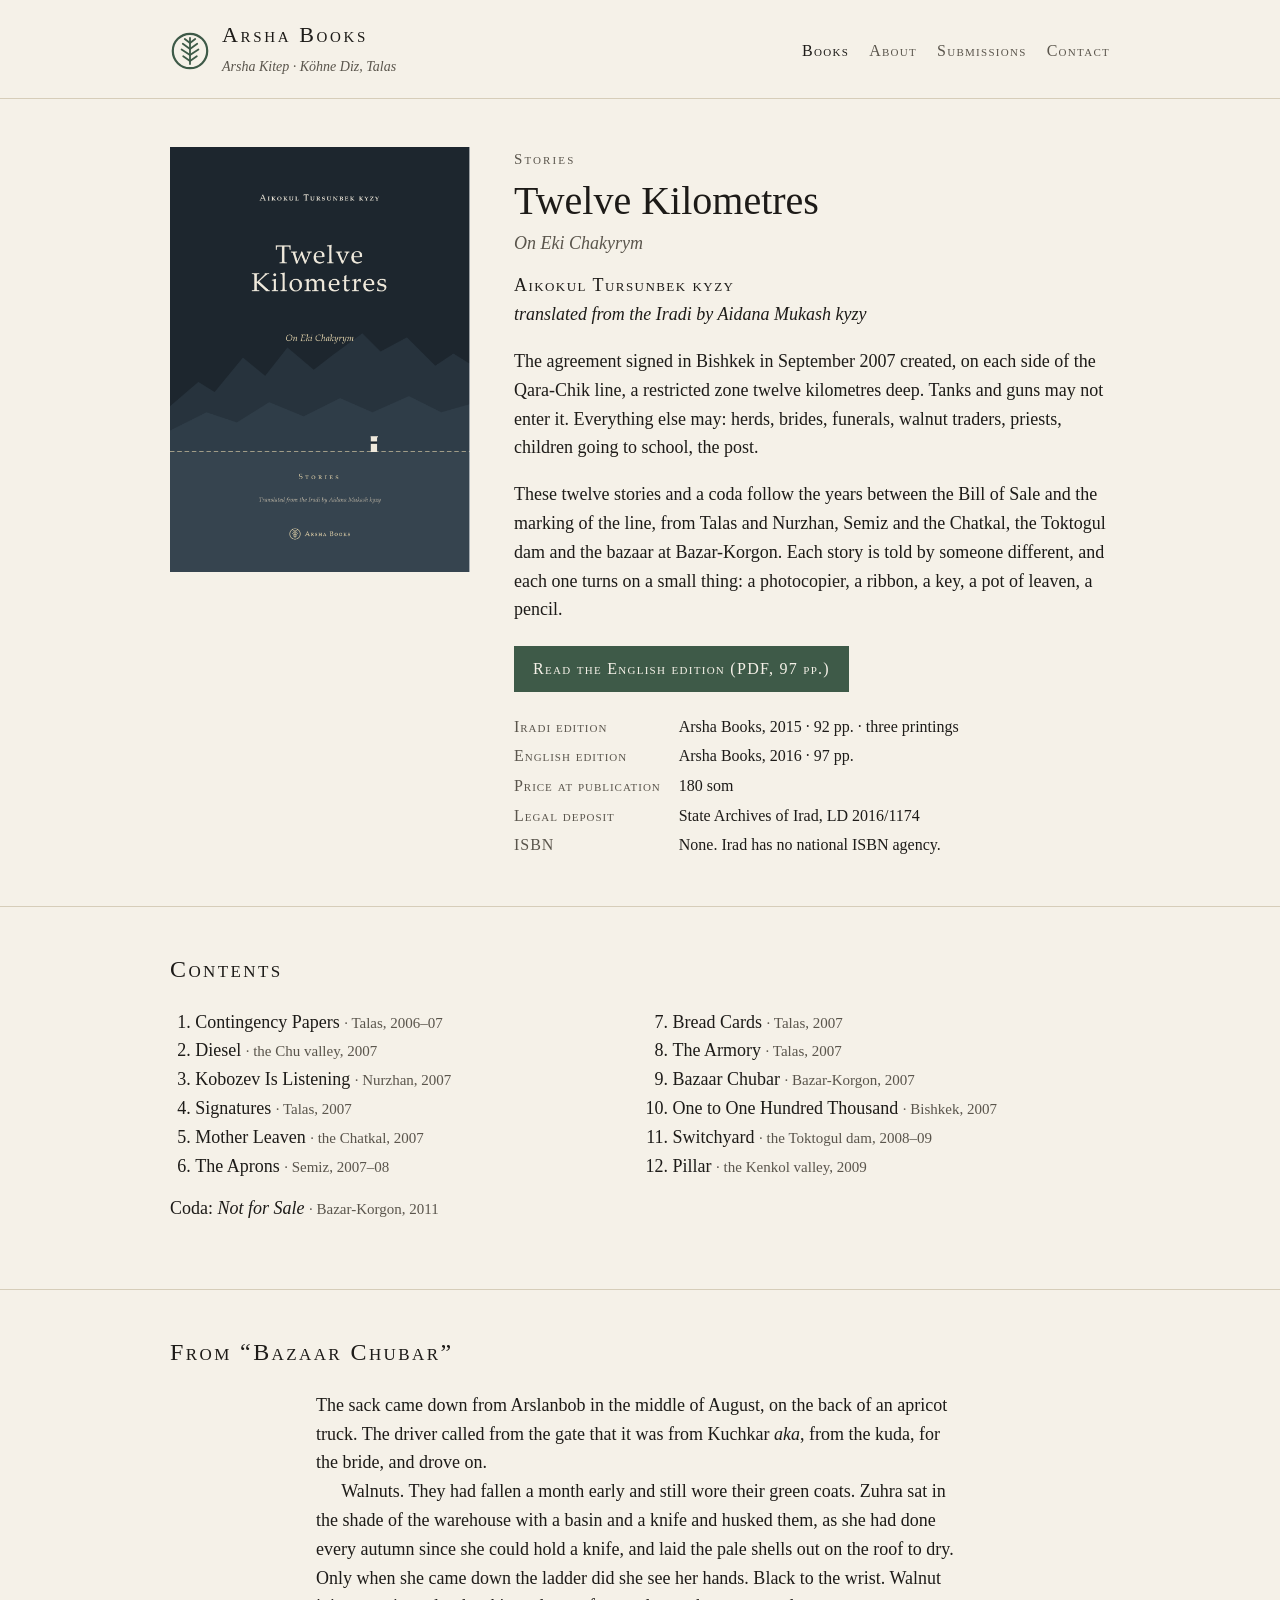
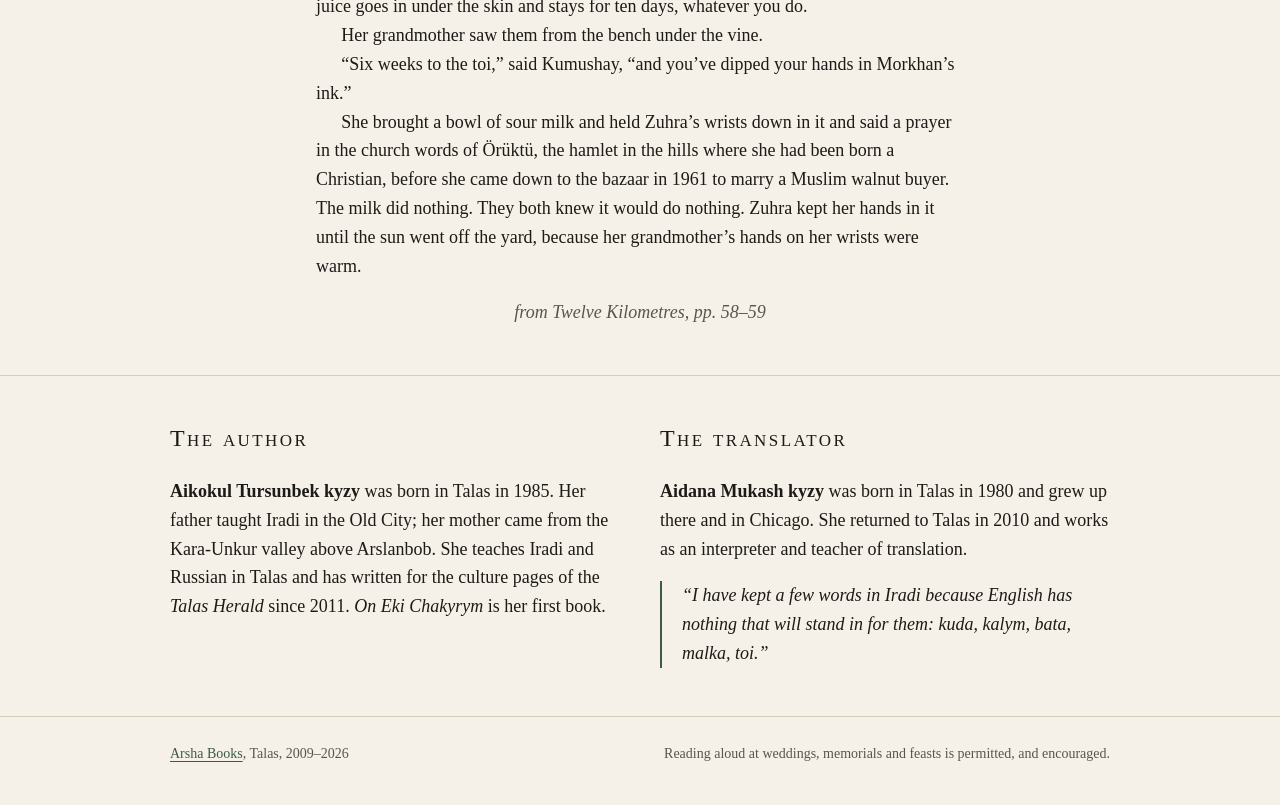
==== twelve-kilometres.html @ 1b77b649 "Arsha Books website Co-Authored-By: Claude Opus 5.5 <noreply@anthropic.com>" ====
<!doctype html>
<html lang="en">
<head>
<meta charset="utf-8">
<meta name="viewport" content="width=device-width, initial-scale=1">
<title>Twelve Kilometres · Arsha Books</title>
<meta name="description" content="Twelve Kilometres (On Eki Chakyrym), stories by Aikokul Tursunbek kyzy, translated from the Iradi by Aidana Mukash kyzy. Arsha Books, Talas.">
<link rel="icon" href="assets/logo.svg" type="image/svg+xml">
<link rel="stylesheet" href="style.css">
</head>
<body>

<header class="masthead">
  <div class="wrap">
    <a class="brand" href="index.html" aria-label="Arsha Books, home">
      <svg viewBox="-10 -10 20 20" aria-hidden="true"><circle r="8.6" fill="none" stroke="currentColor" stroke-width="1.1"/><g fill="none" stroke="currentColor" stroke-width="0.9" stroke-linecap="round"><path d="M0,6.5 L0,-6.5"/><path d="M0,-4 L-2.6,-6"/><path d="M0,-4 L2.6,-6"/><path d="M0,-1 L-3.6,-3.6"/><path d="M0,-1 L3.6,-3.6"/><path d="M0,2 L-4.2,-0.8"/><path d="M0,2 L4.2,-0.8"/><path d="M0,5 L-3.4,2.6"/><path d="M0,5 L3.4,2.6"/></g></svg>
      <span><span class="brand-name">Arsha Books</span><br><span class="brand-sub">Arsha Kitep · Köhne Diz, Talas</span></span>
    </a>
    <nav>
      <a href="index.html#books" aria-current="page">Books</a>
      <a href="index.html#about">About</a>
      <a href="index.html#submissions">Submissions</a>
      <a href="index.html#contact">Contact</a>
    </nav>
  </div>
</header>

<main>

<section>
  <div class="wrap bookhead">
    <img src="assets/cover-twelve-kilometres.png" alt="Cover of Twelve Kilometres: the title over a dark mountain ridge, with a dashed line and a single white pillar.">
    <div>
      <p class="kicker">Stories</p>
      <h1>Twelve Kilometres</h1>
      <p class="iradi" style="font-style:italic;color:var(--ink-soft);margin:0 0 14px">On Eki Chakyrym</p>
      <p style="font-variant:small-caps;letter-spacing:.08em">Aikokul Tursunbek kyzy<br><span style="font-variant:normal;letter-spacing:0;font-style:italic">translated from the Iradi by Aidana Mukash kyzy</span></p>
      <p>The agreement signed in Bishkek in September 2007 created, on each side of the Qara-Chik line, a restricted zone twelve kilometres deep. Tanks and guns may not enter it. Everything else may: herds, brides, funerals, walnut traders, priests, children going to school, the post.</p>
      <p>These twelve stories and a coda follow the years between the Bill of Sale and the marking of the line, from Talas and Nurzhan, Semiz and the Chatkal, the Toktogul dam and the bazaar at Bazar-Korgon. Each story is told by someone different, and each one turns on a small thing: a photocopier, a ribbon, a key, a pot of leaven, a pencil.</p>
      <div class="actions">
        <a class="btn solid" href="assets/twelve-kilometres.pdf">Read the English edition (PDF, 97 pp.)</a>
      </div>
      <dl class="details">
        <dt>Iradi edition</dt><dd>Arsha Books, 2015 · 92 pp. · three printings</dd>
        <dt>English edition</dt><dd>Arsha Books, 2016 · 97 pp.</dd>
        <dt>Price at publication</dt><dd>180 som</dd>
        <dt>Legal deposit</dt><dd>State Archives of Irad, LD 2016/1174</dd>
        <dt>ISBN</dt><dd>None. Irad has no national ISBN agency.</dd>
      </dl>
    </div>
  </div>
</section>

<section aria-labelledby="contents-h">
  <div class="wrap">
    <h2 id="contents-h">Contents</h2>
    <ol class="toc">
      <li>Contingency Papers <span class="small">· Talas, 2006–07</span></li>
      <li>Diesel <span class="small">· the Chu valley, 2007</span></li>
      <li>Kobozev Is Listening <span class="small">· Nurzhan, 2007</span></li>
      <li>Signatures <span class="small">· Talas, 2007</span></li>
      <li>Mother Leaven <span class="small">· the Chatkal, 2007</span></li>
      <li>The Aprons <span class="small">· Semiz, 2007–08</span></li>
      <li>Bread Cards <span class="small">· Talas, 2007</span></li>
      <li>The Armory <span class="small">· Talas, 2007</span></li>
      <li>Bazaar Chubar <span class="small">· Bazar-Korgon, 2007</span></li>
      <li>One to One Hundred Thousand <span class="small">· Bishkek, 2007</span></li>
      <li>Switchyard <span class="small">· the Toktogul dam, 2008–09</span></li>
      <li>Pillar <span class="small">· the Kenkol valley, 2009</span></li>
    </ol>
    <p style="margin-top:14px">Coda: <em>Not for Sale</em> <span class="small">· Bazar-Korgon, 2011</span></p>
  </div>
</section>

<section aria-labelledby="excerpt-h">
  <div class="wrap">
    <h2 id="excerpt-h">From “Bazaar Chubar”</h2>
    <div class="excerpt">
      <p class="first">The sack came down from Arslanbob in the middle of August, on the back of an apricot truck. The driver called from the gate that it was from Kuchkar <em>aka</em>, from the kuda, for the bride, and drove on.</p>
      <p>Walnuts. They had fallen a month early and still wore their green coats. Zuhra sat in the shade of the warehouse with a basin and a knife and husked them, as she had done every autumn since she could hold a knife, and laid the pale shells out on the roof to dry. Only when she came down the ladder did she see her hands. Black to the wrist. Walnut juice goes in under the skin and stays for ten days, whatever you do.</p>
      <p>Her grandmother saw them from the bench under the vine.</p>
      <p>“Six weeks to the toi,” said Kumushay, “and you’ve dipped your hands in Morkhan’s ink.”</p>
      <p>She brought a bowl of sour milk and held Zuhra’s wrists down in it and said a prayer in the church words of Örüktü, the hamlet in the hills where she had been born a Christian, before she came down to the bazaar in 1961 to marry a Muslim walnut buyer. The milk did nothing. They both knew it would do nothing. Zuhra kept her hands in it until the sun went off the yard, because her grandmother’s hands on her wrists were warm.</p>
      <p class="src">from Twelve Kilometres, pp. 58–59</p>
    </div>
  </div>
</section>

<section aria-labelledby="author-h">
  <div class="wrap cols">
    <div>
      <h2 id="author-h">The author</h2>
      <p><strong>Aikokul Tursunbek kyzy</strong> was born in Talas in 1985. Her father taught Iradi in the Old City; her mother came from the Kara-Unkur valley above Arslanbob. She teaches Iradi and Russian in Talas and has written for the culture pages of the <em>Talas Herald</em> since 2011. <em>On Eki Chakyrym</em> is her first book.</p>
    </div>
    <div>
      <h2>The translator</h2>
      <p><strong>Aidana Mukash kyzy</strong> was born in Talas in 1980 and grew up there and in Chicago. She returned to Talas in 2010 and works as an interpreter and teacher of translation.</p>
      <blockquote>“I have kept a few words in Iradi because English has nothing that will stand in for them: <em>kuda</em>, <em>kalym</em>, <em>bata</em>, <em>malka</em>, <em>toi</em>.”</blockquote>
    </div>
  </div>
</section>

</main>

<footer>
  <div class="wrap">
    <span><a href="index.html">Arsha Books</a>, Talas, 2009–2026</span>
    <span>Reading aloud at weddings, memorials and feasts is permitted, and encouraged.</span>
  </div>
</footer>

</body>
</html>
---- style.css ----
:root {
  --paper: #f5f1e8;
  --paper-2: #ece6d8;
  --ink: #1d1b18;
  --ink-soft: #5a554c;
  --rule: #d6cdb9;
  --juniper: #3e5a48;
  --slate: #1d262e;
  --sand: #d9cba6;
  --notice: #f1e3c4;
  --notice-ink: #5b4210;
  --serif: 'Palatino Linotype', Palatino, 'Book Antiqua', Georgia, serif;
}
@media (prefers-color-scheme: dark) {
  :root:not([data-theme="light"]) {
    --paper: #1a1d1f; --paper-2: #23272a; --ink: #ece7dc; --ink-soft: #a9a297;
    --rule: #3a3e40; --juniper: #8fb39a; --notice: #3a301c; --notice-ink: #f1dfb4;
  }
}

* { box-sizing: border-box; }
html { background: var(--paper); }
body {
  margin: 0; background: var(--paper); color: var(--ink);
  font-family: var(--serif); font-size: 18px; line-height: 1.6;
}
a { color: var(--juniper); text-underline-offset: 3px; }
a:hover { color: var(--ink); }
img { max-width: 100%; display: block; }

.wrap { max-width: 980px; margin: 0 auto; padding: 0 20px; }

/* masthead */
.masthead { border-bottom: 1px solid var(--rule); }
.masthead .wrap { display: flex; align-items: center; justify-content: space-between; gap: 16px; padding-top: 22px; padding-bottom: 18px; flex-wrap: wrap; }
.brand { display: flex; align-items: center; gap: 12px; text-decoration: none; color: var(--ink); }
.brand svg { width: 40px; height: 40px; color: var(--juniper); flex: none; }
.brand-name { font-variant: small-caps; letter-spacing: .12em; font-size: 22px; line-height: 1.1; }
.brand-sub { font-style: italic; font-size: 14px; color: var(--ink-soft); letter-spacing: 0; }
nav { display: flex; gap: 20px; flex-wrap: wrap; }
nav a { text-decoration: none; color: var(--ink-soft); font-variant: small-caps; letter-spacing: .08em; font-size: 16px; }
nav a:hover, nav a[aria-current] { color: var(--ink); }

/* notice */
.notice { background: var(--notice); color: var(--notice-ink); border-bottom: 1px solid var(--rule); font-size: 16px; }
.notice .wrap { padding-top: 12px; padding-bottom: 12px; }
.notice strong { font-variant: small-caps; letter-spacing: .06em; }

/* sections */
section { padding: 48px 0; border-bottom: 1px solid var(--rule); }
section:last-of-type { border-bottom: 0; }
h1, h2, h3 { font-weight: normal; line-height: 1.2; }
h2 { font-variant: small-caps; letter-spacing: .1em; font-size: 24px; margin: 0 0 24px; }
.kicker { font-variant: small-caps; letter-spacing: .14em; color: var(--ink-soft); font-size: 15px; margin: 0 0 6px; }
.lede { font-size: 21px; max-width: 34em; margin: 0; }
p { margin: 0 0 1em; }

/* featured */
.feature { display: grid; grid-template-columns: 260px 1fr; gap: 40px; align-items: start; }
.feature img { box-shadow: 0 10px 30px rgba(0,0,0,.18); }
.feature h3 { font-size: 34px; margin: 0 0 4px; }
.feature .iradi { font-style: italic; color: var(--ink-soft); margin: 0 0 14px; }
.feature .byline { font-variant: small-caps; letter-spacing: .08em; margin: 0 0 18px; }
.actions { display: flex; gap: 14px; flex-wrap: wrap; margin-top: 22px; }
.btn { display: inline-block; padding: 9px 18px; border: 1px solid var(--juniper); color: var(--juniper); text-decoration: none; font-variant: small-caps; letter-spacing: .08em; font-size: 16px; }
.btn.solid { background: var(--juniper); color: var(--paper); }
.btn:hover { background: var(--ink); border-color: var(--ink); color: var(--paper); }

/* catalogue */
.catalogue { list-style: none; padding: 0; margin: 0; display: grid; grid-template-columns: repeat(auto-fill, minmax(200px, 1fr)); gap: 34px 26px; }
.book a { text-decoration: none; color: inherit; }
.cover {
  aspect-ratio: 148 / 210; background: var(--c, #6b5b45); color: var(--t, #f5f1e8);
  display: flex; flex-direction: column; justify-content: space-between; padding: 18px 14px;
  text-align: center; box-shadow: 0 6px 18px rgba(0,0,0,.14); margin-bottom: 12px; overflow: hidden;
}
.coverimg { width: 100%; aspect-ratio: 148 / 210; object-fit: cover; box-shadow: 0 6px 18px rgba(0,0,0,.14); margin-bottom: 12px; }
.cover .ca { font-variant: small-caps; letter-spacing: .1em; font-size: 12px; opacity: .85; }
.cover .ct { font-size: 22px; line-height: 1.15; }
.cover .ci { font-style: italic; font-size: 13px; opacity: .8; margin-top: 6px; }
.cover .cp { font-variant: small-caps; letter-spacing: .12em; font-size: 11px; opacity: .75; }
.book h3 { font-size: 18px; margin: 0; }
.book .meta { font-size: 14px; color: var(--ink-soft); margin: 2px 0 6px; }
.book .desc { font-size: 15px; line-height: 1.5; margin: 0; }
.tag { display: inline-block; font-size: 12px; font-variant: small-caps; letter-spacing: .08em; border: 1px solid var(--rule); padding: 0 6px; margin-left: 4px; color: var(--ink-soft); }

/* about / two column */
.cols { display: grid; grid-template-columns: 1fr 1fr; gap: 40px; }
.cols h3 { font-variant: small-caps; letter-spacing: .08em; font-size: 19px; margin: 0 0 10px; }
.small { font-size: 15px; color: var(--ink-soft); }
address { font-style: normal; }

/* book page */
.bookhead { display: grid; grid-template-columns: 300px 1fr; gap: 44px; align-items: start; }
.bookhead h1 { font-size: 40px; margin: 0 0 4px; }
dl.details { display: grid; grid-template-columns: max-content 1fr; gap: 4px 18px; font-size: 16px; margin: 22px 0 0; }
dl.details dt { color: var(--ink-soft); font-variant: small-caps; letter-spacing: .06em; }
dl.details dd { margin: 0; }
.excerpt { max-width: 36em; margin: 0 auto; }
.excerpt p { text-indent: 1.4em; margin: 0; }
.excerpt p.first { text-indent: 0; }
.excerpt .src { text-align: center; text-indent: 0; font-style: italic; color: var(--ink-soft); margin-top: 18px; }
blockquote { margin: 0; padding: 0 0 0 20px; border-left: 2px solid var(--juniper); font-style: italic; }
ol.toc { columns: 2; column-gap: 40px; padding-left: 1.4em; margin: 0; }
ol.toc li { break-inside: avoid; }

footer { border-top: 1px solid var(--rule); padding: 26px 0 40px; font-size: 14px; color: var(--ink-soft); }
footer .wrap { display: flex; justify-content: space-between; gap: 16px; flex-wrap: wrap; }

@media (max-width: 720px) {
  body { font-size: 17px; }
  .feature, .bookhead, .cols { grid-template-columns: 1fr; gap: 26px; }
  .feature img, .bookhead img { max-width: 240px; }
  .bookhead h1 { font-size: 32px; }
  ol.toc { columns: 1; }
  section { padding: 36px 0; }
}
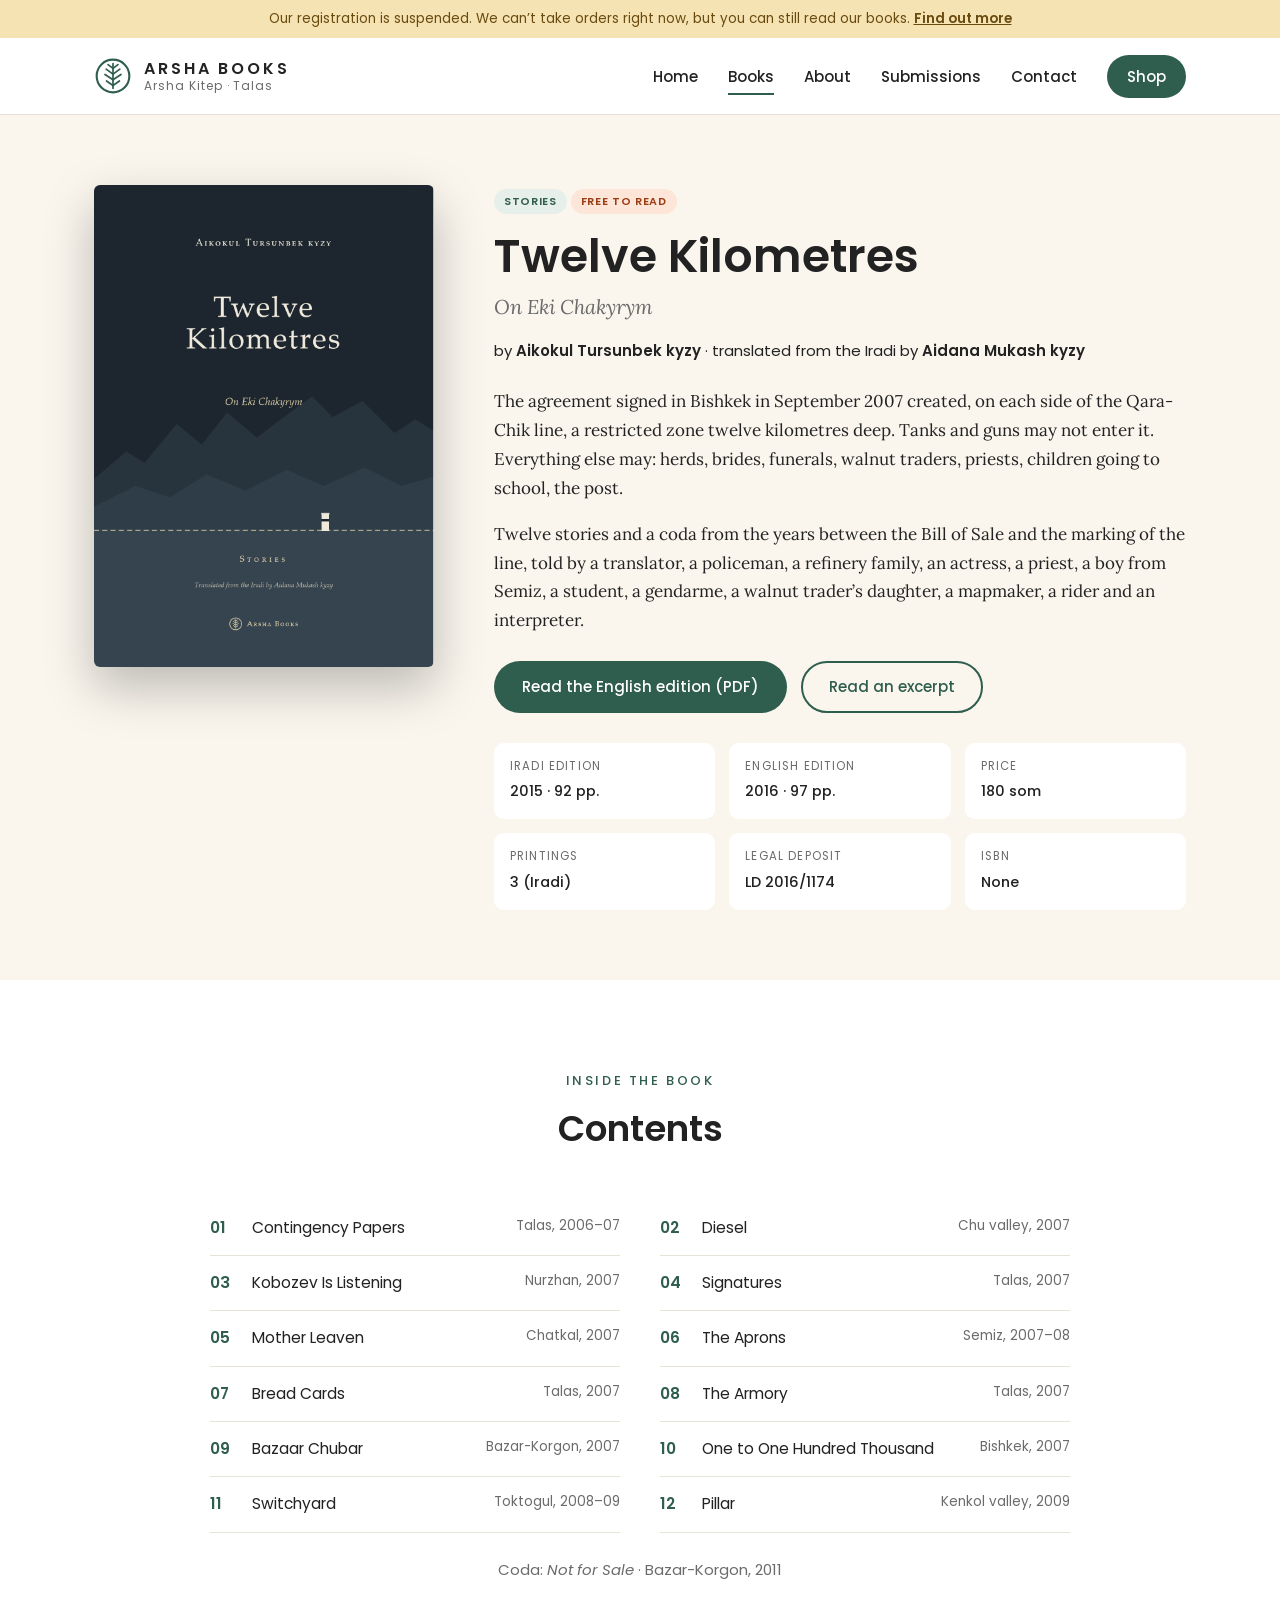
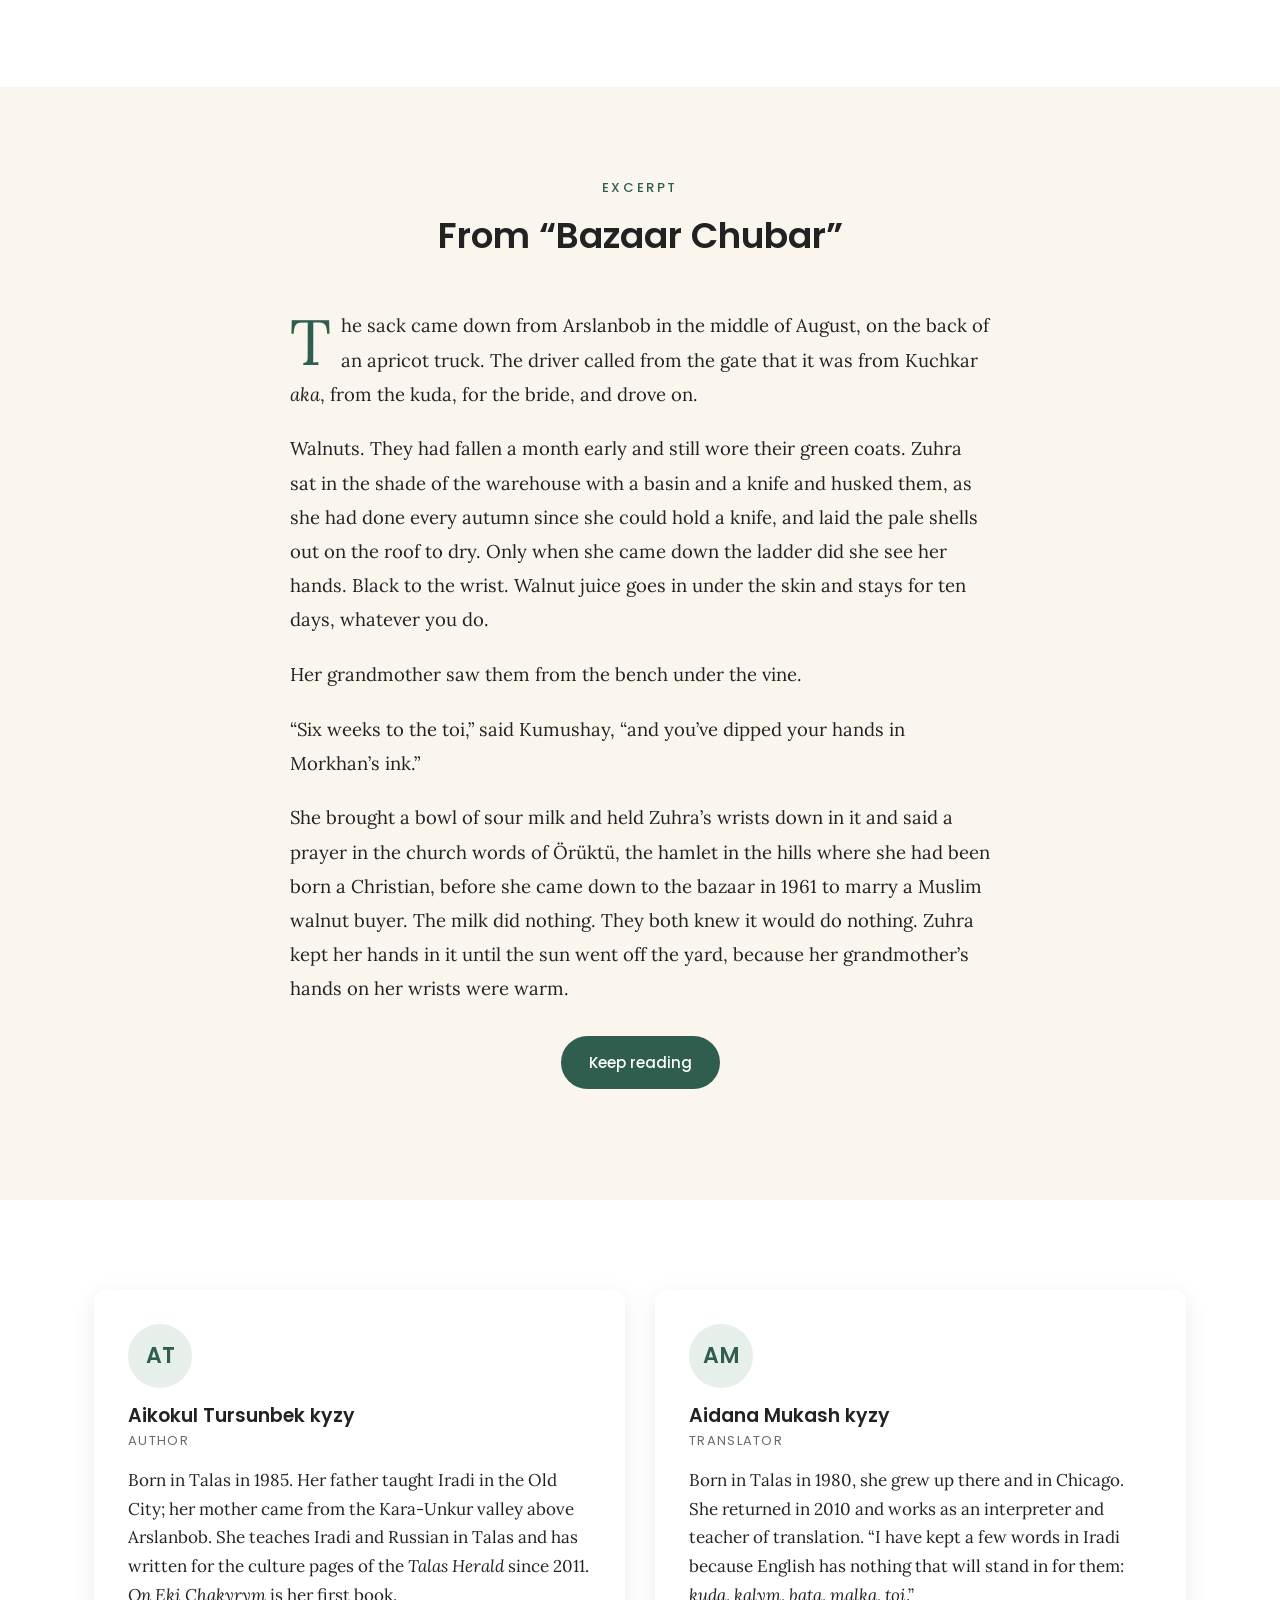
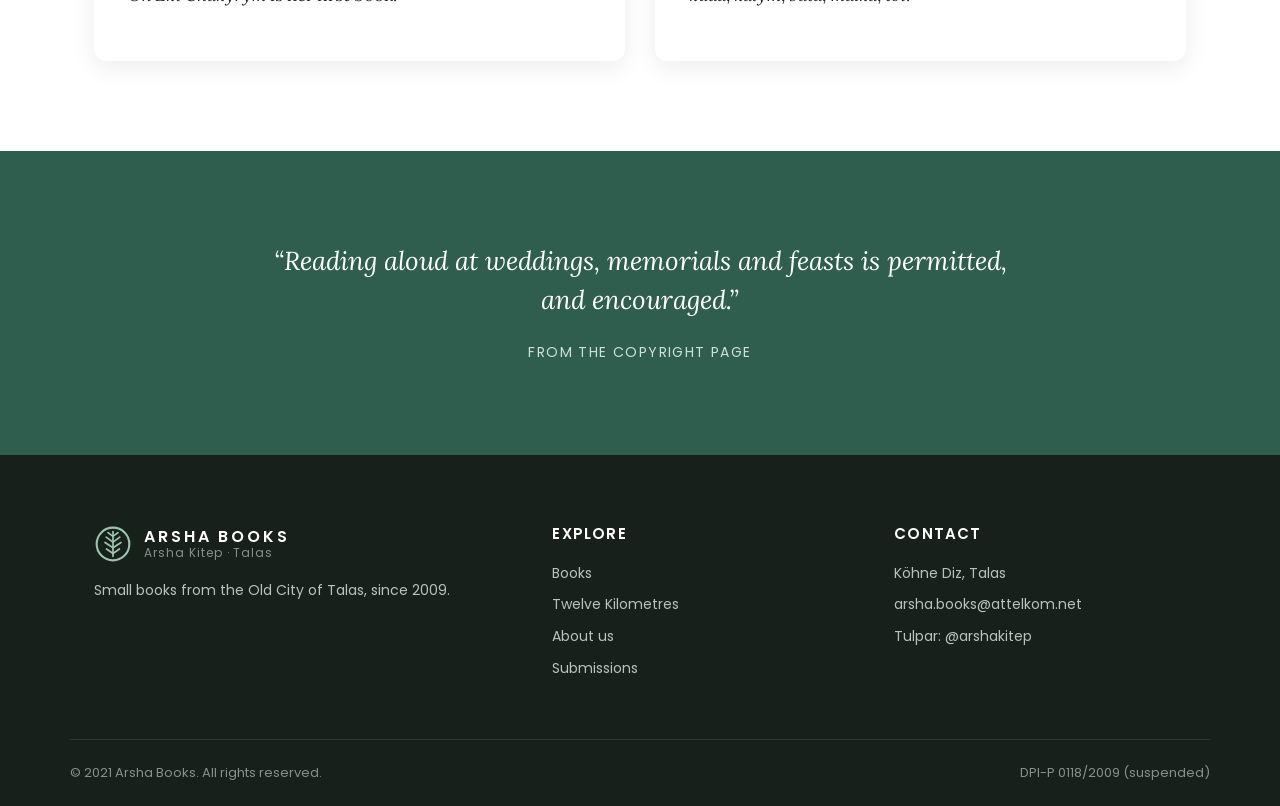
==== commit 35a42946: "Redesign site in a 2021 small-press style Co-Authored-By: Claude Opus 5.5 <noreply@anthropic.com>" ====
--- a/twelve-kilometres.html
+++ b/twelve-kilometres.html
@@ -3,111 +3,168 @@
 <head>
 <meta charset="utf-8">
 <meta name="viewport" content="width=device-width, initial-scale=1">
-<title>Twelve Kilometres · Arsha Books</title>
-<meta name="description" content="Twelve Kilometres (On Eki Chakyrym), stories by Aikokul Tursunbek kyzy, translated from the Iradi by Aidana Mukash kyzy. Arsha Books, Talas.">
+<title>Twelve Kilometres | Arsha Books</title>
+<meta name="description" content="Twelve Kilometres (On Eki Chakyrym), stories by Aikokul Tursunbek kyzy, translated from the Iradi by Aidana Mukash kyzy. Free to read from Arsha Books, Talas.">
+<meta property="og:title" content="Twelve Kilometres | Arsha Books">
+<meta property="og:image" content="assets/cover-twelve-kilometres.png">
 <link rel="icon" href="assets/logo.svg" type="image/svg+xml">
+<link rel="preconnect" href="https://fonts.googleapis.com">
+<link rel="preconnect" href="https://fonts.gstatic.com" crossorigin>
+<link href="https://fonts.googleapis.com/css2?family=Lora:ital,wght@0,400;0,600;1,400&family=Poppins:wght@400;500;600&display=swap" rel="stylesheet">
 <link rel="stylesheet" href="style.css">
 </head>
 <body>
 
-<header class="masthead">
-  <div class="wrap">
-    <a class="brand" href="index.html" aria-label="Arsha Books, home">
+<div class="topbar">Our registration is suspended. We can’t take orders right now, but you can still read our books. <a href="index.html#notice">Find out more</a></div>
+
+<header class="site-header">
+  <div class="container">
+    <a class="logo" href="index.html">
       <svg viewBox="-10 -10 20 20" aria-hidden="true"><circle r="8.6" fill="none" stroke="currentColor" stroke-width="1.1"/><g fill="none" stroke="currentColor" stroke-width="0.9" stroke-linecap="round"><path d="M0,6.5 L0,-6.5"/><path d="M0,-4 L-2.6,-6"/><path d="M0,-4 L2.6,-6"/><path d="M0,-1 L-3.6,-3.6"/><path d="M0,-1 L3.6,-3.6"/><path d="M0,2 L-4.2,-0.8"/><path d="M0,2 L4.2,-0.8"/><path d="M0,5 L-3.4,2.6"/><path d="M0,5 L3.4,2.6"/></g></svg>
-      <span><span class="brand-name">Arsha Books</span><br><span class="brand-sub">Arsha Kitep · Köhne Diz, Talas</span></span>
+      <span class="logo-text">Arsha Books<small>Arsha Kitep · Talas</small></span>
     </a>
-    <nav>
-      <a href="index.html#books" aria-current="page">Books</a>
+    <button class="menu-toggle" aria-label="Open menu" aria-expanded="false" aria-controls="nav"><span></span><span></span><span></span></button>
+    <nav class="main-nav" id="nav">
+      <a href="index.html">Home</a>
+      <a href="index.html#books" class="active">Books</a>
       <a href="index.html#about">About</a>
       <a href="index.html#submissions">Submissions</a>
       <a href="index.html#contact">Contact</a>
+      <a href="index.html#books" class="pill">Shop</a>
     </nav>
   </div>
 </header>
 
-<main>
-
-<section>
-  <div class="wrap bookhead">
+<section class="book-hero">
+  <div class="container">
     <img src="assets/cover-twelve-kilometres.png" alt="Cover of Twelve Kilometres: the title over a dark mountain ridge, with a dashed line and a single white pillar.">
     <div>
-      <p class="kicker">Stories</p>
-      <h1>Twelve Kilometres</h1>
-      <p class="iradi" style="font-style:italic;color:var(--ink-soft);margin:0 0 14px">On Eki Chakyrym</p>
-      <p style="font-variant:small-caps;letter-spacing:.08em">Aikokul Tursunbek kyzy<br><span style="font-variant:normal;letter-spacing:0;font-style:italic">translated from the Iradi by Aidana Mukash kyzy</span></p>
+      <span class="badge">Stories</span> <span class="badge new">Free to read</span>
+      <h1 style="margin-top:14px">Twelve Kilometres</h1>
+      <p class="iradi">On Eki Chakyrym</p>
+      <p class="by">by <strong>Aikokul Tursunbek kyzy</strong> · translated from the Iradi by <strong>Aidana Mukash kyzy</strong></p>
       <p>The agreement signed in Bishkek in September 2007 created, on each side of the Qara-Chik line, a restricted zone twelve kilometres deep. Tanks and guns may not enter it. Everything else may: herds, brides, funerals, walnut traders, priests, children going to school, the post.</p>
-      <p>These twelve stories and a coda follow the years between the Bill of Sale and the marking of the line, from Talas and Nurzhan, Semiz and the Chatkal, the Toktogul dam and the bazaar at Bazar-Korgon. Each story is told by someone different, and each one turns on a small thing: a photocopier, a ribbon, a key, a pot of leaven, a pencil.</p>
-      <div class="actions">
-        <a class="btn solid" href="assets/twelve-kilometres.pdf">Read the English edition (PDF, 97 pp.)</a>
+      <p>Twelve stories and a coda from the years between the Bill of Sale and the marking of the line, told by a translator, a policeman, a refinery family, an actress, a priest, a boy from Semiz, a student, a gendarme, a walnut trader’s daughter, a mapmaker, a rider and an interpreter.</p>
+      <div class="btn-group" style="margin-top:26px">
+        <a class="btn btn-primary" href="assets/twelve-kilometres.pdf">Read the English edition (PDF)</a>
+        <a class="btn btn-outline" href="#excerpt">Read an excerpt</a>
       </div>
-      <dl class="details">
-        <dt>Iradi edition</dt><dd>Arsha Books, 2015 · 92 pp. · three printings</dd>
-        <dt>English edition</dt><dd>Arsha Books, 2016 · 97 pp.</dd>
-        <dt>Price at publication</dt><dd>180 som</dd>
-        <dt>Legal deposit</dt><dd>State Archives of Irad, LD 2016/1174</dd>
-        <dt>ISBN</dt><dd>None. Irad has no national ISBN agency.</dd>
-      </dl>
+      <div class="specs">
+        <div class="spec"><span>Iradi edition</span><strong>2015 · 92 pp.</strong></div>
+        <div class="spec"><span>English edition</span><strong>2016 · 97 pp.</strong></div>
+        <div class="spec"><span>Price</span><strong>180 som</strong></div>
+        <div class="spec"><span>Printings</span><strong>3 (Iradi)</strong></div>
+        <div class="spec"><span>Legal deposit</span><strong>LD 2016/1174</strong></div>
+        <div class="spec"><span>ISBN</span><strong>None</strong></div>
+      </div>
     </div>
   </div>
 </section>
 
-<section aria-labelledby="contents-h">
-  <div class="wrap">
-    <h2 id="contents-h">Contents</h2>
-    <ol class="toc">
-      <li>Contingency Papers <span class="small">· Talas, 2006–07</span></li>
-      <li>Diesel <span class="small">· the Chu valley, 2007</span></li>
-      <li>Kobozev Is Listening <span class="small">· Nurzhan, 2007</span></li>
-      <li>Signatures <span class="small">· Talas, 2007</span></li>
-      <li>Mother Leaven <span class="small">· the Chatkal, 2007</span></li>
-      <li>The Aprons <span class="small">· Semiz, 2007–08</span></li>
-      <li>Bread Cards <span class="small">· Talas, 2007</span></li>
-      <li>The Armory <span class="small">· Talas, 2007</span></li>
-      <li>Bazaar Chubar <span class="small">· Bazar-Korgon, 2007</span></li>
-      <li>One to One Hundred Thousand <span class="small">· Bishkek, 2007</span></li>
-      <li>Switchyard <span class="small">· the Toktogul dam, 2008–09</span></li>
-      <li>Pillar <span class="small">· the Kenkol valley, 2009</span></li>
+<section class="section">
+  <div class="container">
+    <div class="section-head">
+      <div class="eyebrow" style="color:var(--green)">Inside the book</div>
+      <h2>Contents</h2>
+    </div>
+    <ol class="toc-grid">
+      <li>Contingency Papers <span>Talas, 2006–07</span></li>
+      <li>Diesel <span>Chu valley, 2007</span></li>
+      <li>Kobozev Is Listening <span>Nurzhan, 2007</span></li>
+      <li>Signatures <span>Talas, 2007</span></li>
+      <li>Mother Leaven <span>Chatkal, 2007</span></li>
+      <li>The Aprons <span>Semiz, 2007–08</span></li>
+      <li>Bread Cards <span>Talas, 2007</span></li>
+      <li>The Armory <span>Talas, 2007</span></li>
+      <li>Bazaar Chubar <span>Bazar-Korgon, 2007</span></li>
+      <li>One to One Hundred Thousand <span>Bishkek, 2007</span></li>
+      <li>Switchyard <span>Toktogul, 2008–09</span></li>
+      <li>Pillar <span>Kenkol valley, 2009</span></li>
     </ol>
-    <p style="margin-top:14px">Coda: <em>Not for Sale</em> <span class="small">· Bazar-Korgon, 2011</span></p>
+    <p style="text-align:center;margin-top:24px;font-family:var(--sans);font-size:15px;color:var(--grey)">Coda: <em>Not for Sale</em> · Bazar-Korgon, 2011</p>
   </div>
 </section>
 
-<section aria-labelledby="excerpt-h">
-  <div class="wrap">
-    <h2 id="excerpt-h">From “Bazaar Chubar”</h2>
+<section class="section alt" id="excerpt">
+  <div class="container">
+    <div class="section-head">
+      <div class="eyebrow" style="color:var(--green)">Excerpt</div>
+      <h2>From “Bazaar Chubar”</h2>
+    </div>
     <div class="excerpt">
-      <p class="first">The sack came down from Arslanbob in the middle of August, on the back of an apricot truck. The driver called from the gate that it was from Kuchkar <em>aka</em>, from the kuda, for the bride, and drove on.</p>
+      <p>The sack came down from Arslanbob in the middle of August, on the back of an apricot truck. The driver called from the gate that it was from Kuchkar <em>aka</em>, from the kuda, for the bride, and drove on.</p>
       <p>Walnuts. They had fallen a month early and still wore their green coats. Zuhra sat in the shade of the warehouse with a basin and a knife and husked them, as she had done every autumn since she could hold a knife, and laid the pale shells out on the roof to dry. Only when she came down the ladder did she see her hands. Black to the wrist. Walnut juice goes in under the skin and stays for ten days, whatever you do.</p>
       <p>Her grandmother saw them from the bench under the vine.</p>
       <p>“Six weeks to the toi,” said Kumushay, “and you’ve dipped your hands in Morkhan’s ink.”</p>
       <p>She brought a bowl of sour milk and held Zuhra’s wrists down in it and said a prayer in the church words of Örüktü, the hamlet in the hills where she had been born a Christian, before she came down to the bazaar in 1961 to marry a Muslim walnut buyer. The milk did nothing. They both knew it would do nothing. Zuhra kept her hands in it until the sun went off the yard, because her grandmother’s hands on her wrists were warm.</p>
-      <p class="src">from Twelve Kilometres, pp. 58–59</p>
+      <p style="text-align:center;margin-top:30px"><a class="btn btn-primary" href="assets/twelve-kilometres.pdf">Keep reading</a></p>
     </div>
   </div>
 </section>
 
-<section aria-labelledby="author-h">
-  <div class="wrap cols">
-    <div>
-      <h2 id="author-h">The author</h2>
-      <p><strong>Aikokul Tursunbek kyzy</strong> was born in Talas in 1985. Her father taught Iradi in the Old City; her mother came from the Kara-Unkur valley above Arslanbob. She teaches Iradi and Russian in Talas and has written for the culture pages of the <em>Talas Herald</em> since 2011. <em>On Eki Chakyrym</em> is her first book.</p>
+<section class="section">
+  <div class="container people">
+    <div class="person">
+      <div class="avatar">AT</div>
+      <h3>Aikokul Tursunbek kyzy</h3>
+      <div class="role">Author</div>
+      <p>Born in Talas in 1985. Her father taught Iradi in the Old City; her mother came from the Kara-Unkur valley above Arslanbob. She teaches Iradi and Russian in Talas and has written for the culture pages of the <em>Talas Herald</em> since 2011. <em>On Eki Chakyrym</em> is her first book.</p>
     </div>
-    <div>
-      <h2>The translator</h2>
-      <p><strong>Aidana Mukash kyzy</strong> was born in Talas in 1980 and grew up there and in Chicago. She returned to Talas in 2010 and works as an interpreter and teacher of translation.</p>
-      <blockquote>“I have kept a few words in Iradi because English has nothing that will stand in for them: <em>kuda</em>, <em>kalym</em>, <em>bata</em>, <em>malka</em>, <em>toi</em>.”</blockquote>
+    <div class="person">
+      <div class="avatar">AM</div>
+      <h3>Aidana Mukash kyzy</h3>
+      <div class="role">Translator</div>
+      <p>Born in Talas in 1980, she grew up there and in Chicago. She returned in 2010 and works as an interpreter and teacher of translation. “I have kept a few words in Iradi because English has nothing that will stand in for them: <em>kuda</em>, <em>kalym</em>, <em>bata</em>, <em>malka</em>, <em>toi</em>.”</p>
     </div>
   </div>
 </section>
 
-</main>
+<section class="section quote">
+  <div class="container">
+    <blockquote>“Reading aloud at weddings, memorials and feasts is permitted, and encouraged.”</blockquote>
+    <cite>From the copyright page</cite>
+  </div>
+</section>
 
-<footer>
-  <div class="wrap">
-    <span><a href="index.html">Arsha Books</a>, Talas, 2009–2026</span>
-    <span>Reading aloud at weddings, memorials and feasts is permitted, and encouraged.</span>
+<footer class="site-footer">
+  <div class="container cols">
+    <div>
+      <a class="logo" href="index.html">
+        <svg viewBox="-10 -10 20 20" aria-hidden="true"><circle r="8.6" fill="none" stroke="currentColor" stroke-width="1.1"/><g fill="none" stroke="currentColor" stroke-width="0.9" stroke-linecap="round"><path d="M0,6.5 L0,-6.5"/><path d="M0,-4 L-2.6,-6"/><path d="M0,-4 L2.6,-6"/><path d="M0,-1 L-3.6,-3.6"/><path d="M0,-1 L3.6,-3.6"/><path d="M0,2 L-4.2,-0.8"/><path d="M0,2 L4.2,-0.8"/><path d="M0,5 L-3.4,2.6"/><path d="M0,5 L3.4,2.6"/></g></svg>
+        <span class="logo-text">Arsha Books<small style="color:#87918b">Arsha Kitep · Talas</small></span>
+      </a>
+      <p>Small books from the Old City of Talas, since 2009.</p>
+    </div>
+    <div>
+      <h4>Explore</h4>
+      <ul>
+        <li><a href="index.html#books">Books</a></li>
+        <li><a href="twelve-kilometres.html">Twelve Kilometres</a></li>
+        <li><a href="index.html#about">About us</a></li>
+        <li><a href="index.html#submissions">Submissions</a></li>
+      </ul>
+    </div>
+    <div>
+      <h4>Contact</h4>
+      <ul>
+        <li>Köhne Diz, Talas</li>
+        <li>arsha.books@attelkom.net</li>
+        <li>Tulpar: @arshakitep</li>
+      </ul>
+    </div>
+  </div>
+  <div class="container footer-bottom">
+    <span>© 2021 Arsha Books. All rights reserved.</span>
+    <span>DPI-P 0118/2009 (suspended)</span>
   </div>
 </footer>
 
+<script>
+  var t = document.querySelector('.menu-toggle'), n = document.getElementById('nav');
+  t.addEventListener('click', function () {
+    var open = n.classList.toggle('open');
+    t.setAttribute('aria-expanded', open);
+  });
+</script>
 </body>
 </html>
--- a/style.css
+++ b/style.css
@@ -1,117 +1,207 @@
+/* Arsha Books - site theme (2021 redesign) */
 :root {
-  --paper: #f5f1e8;
-  --paper-2: #ece6d8;
-  --ink: #1d1b18;
-  --ink-soft: #5a554c;
-  --rule: #d6cdb9;
-  --juniper: #3e5a48;
+  --green: #2f5d4e;
+  --green-dark: #23463a;
+  --green-light: #e6efe9;
+  --cream: #faf6ee;
+  --sand: #f1e6cf;
+  --ink: #222222;
+  --grey: #6b6b6b;
+  --line: #e7e2d8;
   --slate: #1d262e;
-  --sand: #d9cba6;
-  --notice: #f1e3c4;
-  --notice-ink: #5b4210;
-  --serif: 'Palatino Linotype', Palatino, 'Book Antiqua', Georgia, serif;
-}
-@media (prefers-color-scheme: dark) {
-  :root:not([data-theme="light"]) {
-    --paper: #1a1d1f; --paper-2: #23272a; --ink: #ece7dc; --ink-soft: #a9a297;
-    --rule: #3a3e40; --juniper: #8fb39a; --notice: #3a301c; --notice-ink: #f1dfb4;
-  }
+  --amber: #f6e3b4;
+  --amber-ink: #6a4b0f;
+  --radius: 12px;
+  --shadow: 0 6px 24px rgba(20, 30, 25, 0.08);
+  --shadow-hover: 0 14px 34px rgba(20, 30, 25, 0.16);
+  --sans: 'Poppins', 'Segoe UI', Helvetica, Arial, sans-serif;
+  --serif: 'Lora', Georgia, serif;
 }
 
 * { box-sizing: border-box; }
-html { background: var(--paper); }
-body {
-  margin: 0; background: var(--paper); color: var(--ink);
-  font-family: var(--serif); font-size: 18px; line-height: 1.6;
-}
-a { color: var(--juniper); text-underline-offset: 3px; }
-a:hover { color: var(--ink); }
+html { scroll-behavior: smooth; background: #fff; }
+body { margin: 0; font-family: var(--serif); font-size: 17px; line-height: 1.7; color: var(--ink); background: #fff; }
 img { max-width: 100%; display: block; }
-
-.wrap { max-width: 980px; margin: 0 auto; padding: 0 20px; }
-
-/* masthead */
-.masthead { border-bottom: 1px solid var(--rule); }
-.masthead .wrap { display: flex; align-items: center; justify-content: space-between; gap: 16px; padding-top: 22px; padding-bottom: 18px; flex-wrap: wrap; }
-.brand { display: flex; align-items: center; gap: 12px; text-decoration: none; color: var(--ink); }
-.brand svg { width: 40px; height: 40px; color: var(--juniper); flex: none; }
-.brand-name { font-variant: small-caps; letter-spacing: .12em; font-size: 22px; line-height: 1.1; }
-.brand-sub { font-style: italic; font-size: 14px; color: var(--ink-soft); letter-spacing: 0; }
-nav { display: flex; gap: 20px; flex-wrap: wrap; }
-nav a { text-decoration: none; color: var(--ink-soft); font-variant: small-caps; letter-spacing: .08em; font-size: 16px; }
-nav a:hover, nav a[aria-current] { color: var(--ink); }
-
-/* notice */
-.notice { background: var(--notice); color: var(--notice-ink); border-bottom: 1px solid var(--rule); font-size: 16px; }
-.notice .wrap { padding-top: 12px; padding-bottom: 12px; }
-.notice strong { font-variant: small-caps; letter-spacing: .06em; }
+a { color: var(--green); }
+h1, h2, h3, h4 { font-family: var(--sans); font-weight: 600; line-height: 1.25; margin: 0 0 .5em; color: var(--ink); }
+p { margin: 0 0 1em; }
+
+.container { max-width: 1140px; margin: 0 auto; padding: 0 24px; }
+
+/* top bar */
+.topbar { background: var(--amber); color: var(--amber-ink); font-family: var(--sans); font-size: 13.5px; line-height: 1.5; text-align: center; padding: 9px 16px; }
+.topbar a { color: var(--amber-ink); font-weight: 600; }
+
+/* header */
+.site-header { position: sticky; top: 0; z-index: 50; background: rgba(255,255,255,.96); backdrop-filter: blur(6px); border-bottom: 1px solid var(--line); }
+.site-header .container { display: flex; align-items: center; justify-content: space-between; height: 76px; }
+.logo { display: flex; align-items: center; gap: 12px; text-decoration: none; color: var(--ink); }
+.logo svg { width: 38px; height: 38px; color: var(--green); }
+.logo-text { font-family: var(--sans); font-weight: 600; letter-spacing: .18em; text-transform: uppercase; font-size: 16px; line-height: 1.2; }
+.logo-text small { display: block; font-weight: 400; letter-spacing: .08em; text-transform: none; font-size: 12px; color: var(--grey); }
+.main-nav { display: flex; align-items: center; gap: 30px; font-family: var(--sans); font-size: 15px; }
+.main-nav a { text-decoration: none; color: var(--ink); font-weight: 500; position: relative; }
+.main-nav a:not(.pill)::after { content: ''; position: absolute; left: 0; bottom: -6px; width: 0; height: 2px; background: var(--green); transition: width .25s; }
+.main-nav a:not(.pill):hover::after, .main-nav a.active::after { width: 100%; }
+.pill { background: var(--green); color: #fff !important; padding: 9px 20px; border-radius: 999px; transition: background .2s; }
+.pill:hover { background: var(--green-dark); }
+.menu-toggle { display: none; background: none; border: 0; padding: 8px; cursor: pointer; }
+.menu-toggle span { display: block; width: 24px; height: 2px; background: var(--ink); margin: 5px 0; border-radius: 2px; }
+
+/* hero */
+.hero { position: relative; background: var(--slate); color: #fff; overflow: hidden; }
+.hero svg.ridge { position: absolute; inset: auto 0 0 0; width: 100%; height: 60%; }
+.hero .container { position: relative; padding-top: 110px; padding-bottom: 150px; }
+.eyebrow { font-family: var(--sans); text-transform: uppercase; letter-spacing: .2em; font-size: 13px; font-weight: 500; color: #d9cba6; margin-bottom: 14px; }
+.hero h1 { color: #fff; font-size: 52px; max-width: 13em; margin-bottom: 18px; }
+.hero p.sub { font-size: 20px; max-width: 34em; color: #e4e0d6; margin-bottom: 34px; }
+.btn { display: inline-block; font-family: var(--sans); font-weight: 500; font-size: 15px; text-decoration: none; padding: 13px 28px; border-radius: 999px; transition: transform .2s, box-shadow .2s, background .2s; }
+.btn:hover { transform: translateY(-2px); box-shadow: var(--shadow-hover); }
+.btn-primary { background: var(--green); color: #fff; }
+.btn-primary:hover { background: var(--green-dark); }
+.btn-light { background: #fff; color: var(--ink); }
+.btn-outline { border: 2px solid var(--green); color: var(--green); padding: 11px 26px; }
+.btn-group { display: flex; gap: 14px; flex-wrap: wrap; }
 
 /* sections */
-section { padding: 48px 0; border-bottom: 1px solid var(--rule); }
-section:last-of-type { border-bottom: 0; }
-h1, h2, h3 { font-weight: normal; line-height: 1.2; }
-h2 { font-variant: small-caps; letter-spacing: .1em; font-size: 24px; margin: 0 0 24px; }
-.kicker { font-variant: small-caps; letter-spacing: .14em; color: var(--ink-soft); font-size: 15px; margin: 0 0 6px; }
-.lede { font-size: 21px; max-width: 34em; margin: 0; }
-p { margin: 0 0 1em; }
-
-/* featured */
-.feature { display: grid; grid-template-columns: 260px 1fr; gap: 40px; align-items: start; }
-.feature img { box-shadow: 0 10px 30px rgba(0,0,0,.18); }
-.feature h3 { font-size: 34px; margin: 0 0 4px; }
-.feature .iradi { font-style: italic; color: var(--ink-soft); margin: 0 0 14px; }
-.feature .byline { font-variant: small-caps; letter-spacing: .08em; margin: 0 0 18px; }
-.actions { display: flex; gap: 14px; flex-wrap: wrap; margin-top: 22px; }
-.btn { display: inline-block; padding: 9px 18px; border: 1px solid var(--juniper); color: var(--juniper); text-decoration: none; font-variant: small-caps; letter-spacing: .08em; font-size: 16px; }
-.btn.solid { background: var(--juniper); color: var(--paper); }
-.btn:hover { background: var(--ink); border-color: var(--ink); color: var(--paper); }
-
-/* catalogue */
-.catalogue { list-style: none; padding: 0; margin: 0; display: grid; grid-template-columns: repeat(auto-fill, minmax(200px, 1fr)); gap: 34px 26px; }
-.book a { text-decoration: none; color: inherit; }
-.cover {
-  aspect-ratio: 148 / 210; background: var(--c, #6b5b45); color: var(--t, #f5f1e8);
-  display: flex; flex-direction: column; justify-content: space-between; padding: 18px 14px;
-  text-align: center; box-shadow: 0 6px 18px rgba(0,0,0,.14); margin-bottom: 12px; overflow: hidden;
-}
-.coverimg { width: 100%; aspect-ratio: 148 / 210; object-fit: cover; box-shadow: 0 6px 18px rgba(0,0,0,.14); margin-bottom: 12px; }
-.cover .ca { font-variant: small-caps; letter-spacing: .1em; font-size: 12px; opacity: .85; }
-.cover .ct { font-size: 22px; line-height: 1.15; }
-.cover .ci { font-style: italic; font-size: 13px; opacity: .8; margin-top: 6px; }
-.cover .cp { font-variant: small-caps; letter-spacing: .12em; font-size: 11px; opacity: .75; }
-.book h3 { font-size: 18px; margin: 0; }
-.book .meta { font-size: 14px; color: var(--ink-soft); margin: 2px 0 6px; }
-.book .desc { font-size: 15px; line-height: 1.5; margin: 0; }
-.tag { display: inline-block; font-size: 12px; font-variant: small-caps; letter-spacing: .08em; border: 1px solid var(--rule); padding: 0 6px; margin-left: 4px; color: var(--ink-soft); }
-
-/* about / two column */
-.cols { display: grid; grid-template-columns: 1fr 1fr; gap: 40px; }
-.cols h3 { font-variant: small-caps; letter-spacing: .08em; font-size: 19px; margin: 0 0 10px; }
-.small { font-size: 15px; color: var(--ink-soft); }
-address { font-style: normal; }
+.section { padding: 90px 0; scroll-margin-top: 76px; }
+.section.alt { background: var(--cream); }
+.section-head { text-align: center; max-width: 640px; margin: 0 auto 50px; }
+.section-head h2 { font-size: 36px; }
+.section-head p { color: var(--grey); }
+
+/* book cards */
+.grid { display: grid; grid-template-columns: repeat(4, 1fr); gap: 30px; }
+.card { background: #fff; border-radius: var(--radius); box-shadow: var(--shadow); overflow: hidden; transition: transform .25s, box-shadow .25s; display: flex; flex-direction: column; }
+.card:hover { transform: translateY(-6px); box-shadow: var(--shadow-hover); }
+.card a.cover-link { display: block; text-decoration: none; }
+.card-cover { aspect-ratio: 148 / 210; background: var(--c, #6b5b45); color: var(--t, #fff); display: flex; flex-direction: column; justify-content: space-between; text-align: center; padding: 22px 16px; font-family: var(--serif); }
+.card-cover img { width: 100%; height: 100%; object-fit: cover; }
+.card-cover.img { padding: 0; }
+.card-cover .a { font-family: var(--sans); text-transform: uppercase; letter-spacing: .14em; font-size: 10.5px; opacity: .85; }
+.card-cover .t { font-size: 24px; line-height: 1.15; }
+.card-cover .i { display: block; font-style: italic; font-size: 13px; opacity: .8; margin-top: 6px; }
+.card-cover .p { font-family: var(--sans); text-transform: uppercase; letter-spacing: .2em; font-size: 9.5px; opacity: .7; }
+.card-body { padding: 20px 20px 22px; display: flex; flex-direction: column; flex: 1; }
+.card-body h3 { font-size: 17px; margin-bottom: 4px; }
+.card-body h3 a { color: inherit; text-decoration: none; }
+.card-body .meta { font-family: var(--sans); font-size: 13px; color: var(--grey); margin-bottom: 10px; }
+.card-body p { font-size: 15px; line-height: 1.6; }
+.card-foot { margin-top: auto; display: flex; justify-content: space-between; align-items: center; font-family: var(--sans); font-size: 14px; padding-top: 10px; border-top: 1px solid var(--line); }
+.price { font-weight: 600; }
+.badge { display: inline-block; font-family: var(--sans); font-size: 11px; font-weight: 600; letter-spacing: .06em; text-transform: uppercase; padding: 3px 10px; border-radius: 999px; background: var(--green-light); color: var(--green); }
+.badge.new { background: #fde6d8; color: #9a3d14; }
+.badge.grey { background: #eee; color: #777; }
+
+/* split */
+.split { display: grid; grid-template-columns: 1fr 1.1fr; gap: 70px; align-items: center; }
+.split img { border-radius: var(--radius); box-shadow: var(--shadow-hover); max-width: 380px; margin: 0 auto; }
+.split h2 { font-size: 36px; }
+.check { list-style: none; padding: 0; margin: 20px 0 30px; font-family: var(--sans); font-size: 15px; }
+.check li { padding-left: 30px; position: relative; margin-bottom: 10px; }
+.check li::before { content: ''; position: absolute; left: 0; top: 5px; width: 18px; height: 18px; border-radius: 50%; background: var(--green-light) url("data:image/svg+xml,%3Csvg xmlns='http://www.w3.org/2000/svg' viewBox='0 0 20 20'%3E%3Cpath d='M5 10.5l3 3 7-7' fill='none' stroke='%232f5d4e' stroke-width='2.4' stroke-linecap='round' stroke-linejoin='round'/%3E%3C/svg%3E") center / 12px no-repeat; }
+
+/* stats */
+.stats { display: grid; grid-template-columns: repeat(4, 1fr); gap: 20px; text-align: center; }
+.stat strong { display: block; font-family: var(--sans); font-size: 44px; font-weight: 600; color: var(--green); line-height: 1.1; }
+.stat span { font-family: var(--sans); font-size: 14px; color: var(--grey); }
+
+/* quote */
+.quote { background: var(--green); color: #fff; text-align: center; }
+.quote blockquote { margin: 0 auto; max-width: 780px; font-size: 26px; line-height: 1.5; font-style: italic; }
+.quote cite { display: block; margin-top: 22px; font-family: var(--sans); font-style: normal; font-size: 14px; letter-spacing: .1em; text-transform: uppercase; color: #cfe1d7; }
+
+/* notice card */
+.notice-card { background: var(--amber); color: var(--amber-ink); border-radius: var(--radius); padding: 34px 38px; display: grid; grid-template-columns: 60px 1fr; gap: 22px; align-items: start; }
+.notice-card svg { width: 44px; height: 44px; }
+.notice-card h3 { color: var(--amber-ink); font-size: 21px; }
+.notice-card p { margin-bottom: .6em; }
+
+/* newsletter */
+.newsletter { background: var(--sand); border-radius: 20px; padding: 56px; display: grid; grid-template-columns: 1.2fr 1fr; gap: 40px; align-items: center; }
+.newsletter h2 { font-size: 30px; }
+.newsletter p { color: #5a5141; margin: 0; }
+.signup { display: flex; background: #fff; border-radius: 999px; padding: 6px; box-shadow: var(--shadow); }
+.signup input { flex: 1; border: 0; background: transparent; padding: 0 18px; font-family: var(--sans); font-size: 15px; outline: none; min-width: 0; }
+.signup button { border: 0; cursor: pointer; }
+.signup-note { font-family: var(--sans); font-size: 12.5px; color: #7a705d; margin-top: 10px; padding-left: 18px; }
+
+/* contact */
+.contact-grid { display: grid; grid-template-columns: repeat(3, 1fr); gap: 30px; }
+.contact-item { background: #fff; border-radius: var(--radius); box-shadow: var(--shadow); padding: 30px; text-align: center; }
+.contact-item .ico { width: 54px; height: 54px; border-radius: 50%; background: var(--green-light); color: var(--green); display: grid; place-items: center; margin: 0 auto 16px; }
+.contact-item .ico svg { width: 24px; height: 24px; }
+.contact-item h3 { font-size: 17px; }
+.contact-item p { font-size: 15px; color: var(--grey); margin: 0; }
 
 /* book page */
-.bookhead { display: grid; grid-template-columns: 300px 1fr; gap: 44px; align-items: start; }
-.bookhead h1 { font-size: 40px; margin: 0 0 4px; }
-dl.details { display: grid; grid-template-columns: max-content 1fr; gap: 4px 18px; font-size: 16px; margin: 22px 0 0; }
-dl.details dt { color: var(--ink-soft); font-variant: small-caps; letter-spacing: .06em; }
-dl.details dd { margin: 0; }
-.excerpt { max-width: 36em; margin: 0 auto; }
-.excerpt p { text-indent: 1.4em; margin: 0; }
-.excerpt p.first { text-indent: 0; }
-.excerpt .src { text-align: center; text-indent: 0; font-style: italic; color: var(--ink-soft); margin-top: 18px; }
-blockquote { margin: 0; padding: 0 0 0 20px; border-left: 2px solid var(--juniper); font-style: italic; }
-ol.toc { columns: 2; column-gap: 40px; padding-left: 1.4em; margin: 0; }
-ol.toc li { break-inside: avoid; }
-
-footer { border-top: 1px solid var(--rule); padding: 26px 0 40px; font-size: 14px; color: var(--ink-soft); }
-footer .wrap { display: flex; justify-content: space-between; gap: 16px; flex-wrap: wrap; }
-
-@media (max-width: 720px) {
-  body { font-size: 17px; }
-  .feature, .bookhead, .cols { grid-template-columns: 1fr; gap: 26px; }
-  .feature img, .bookhead img { max-width: 240px; }
-  .bookhead h1 { font-size: 32px; }
-  ol.toc { columns: 1; }
-  section { padding: 36px 0; }
-}
+.book-hero { background: var(--cream); padding: 70px 0; }
+.book-hero .container { display: grid; grid-template-columns: 340px 1fr; gap: 60px; align-items: start; }
+.book-hero img { border-radius: 6px; box-shadow: 0 20px 50px rgba(0,0,0,.25); }
+.book-hero h1 { font-size: 46px; margin-bottom: 4px; }
+.book-hero .iradi { font-style: italic; color: var(--grey); font-size: 20px; margin-bottom: 14px; }
+.book-hero .by { font-family: var(--sans); font-size: 15px; margin-bottom: 24px; }
+.book-hero .by strong { font-weight: 600; }
+.specs { display: grid; grid-template-columns: repeat(3, 1fr); gap: 14px; margin: 30px 0 0; }
+.spec { background: #fff; border-radius: 10px; padding: 14px 16px; font-family: var(--sans); }
+.spec span { display: block; font-size: 11.5px; text-transform: uppercase; letter-spacing: .1em; color: var(--grey); }
+.spec strong { font-weight: 500; font-size: 14.5px; }
+.toc-grid { display: grid; grid-template-columns: repeat(2, 1fr); gap: 0 40px; counter-reset: s; max-width: 860px; margin: 0 auto; padding: 0; list-style: none; }
+.toc-grid li { counter-increment: s; display: flex; gap: 16px; padding: 14px 0; border-bottom: 1px solid var(--line); font-family: var(--sans); font-size: 15.5px; }
+.toc-grid li::before { content: counter(s, decimal-leading-zero); color: var(--green); font-weight: 600; min-width: 26px; }
+.toc-grid li span { color: var(--grey); font-size: 13.5px; margin-left: auto; text-align: right; }
+.excerpt { max-width: 700px; margin: 0 auto; font-size: 18.5px; line-height: 1.85; }
+.excerpt p { margin-bottom: 1.1em; }
+.excerpt p:first-child::first-letter { float: left; font-size: 64px; line-height: .9; padding: 6px 10px 0 0; color: var(--green); font-family: var(--serif); }
+.people { display: grid; grid-template-columns: 1fr 1fr; gap: 30px; }
+.person { background: #fff; border-radius: var(--radius); box-shadow: var(--shadow); padding: 34px; }
+.person .avatar { width: 64px; height: 64px; border-radius: 50%; background: var(--green-light); color: var(--green); font-family: var(--sans); font-weight: 600; font-size: 22px; display: grid; place-items: center; margin-bottom: 16px; }
+.person h3 { font-size: 19px; margin-bottom: 2px; }
+.person .role { font-family: var(--sans); font-size: 13px; text-transform: uppercase; letter-spacing: .1em; color: var(--grey); margin-bottom: 14px; }
+
+/* footer */
+.site-footer { background: #17201b; color: #b9c2bc; font-family: var(--sans); font-size: 14px; padding: 70px 0 0; }
+.site-footer .cols { display: grid; grid-template-columns: 1.4fr 1fr 1fr; gap: 50px; padding-bottom: 50px; }
+.site-footer h4 { color: #fff; font-size: 15px; letter-spacing: .08em; text-transform: uppercase; margin-bottom: 18px; }
+.site-footer a { color: #b9c2bc; text-decoration: none; }
+.site-footer a:hover { color: #fff; }
+.site-footer ul { list-style: none; padding: 0; margin: 0; }
+.site-footer li { margin-bottom: 8px; }
+.site-footer .logo { color: #fff; margin-bottom: 16px; }
+.site-footer .logo svg { color: #9cc3ae; }
+.footer-bottom { border-top: 1px solid #2c3832; padding: 22px 0; display: flex; justify-content: space-between; gap: 16px; flex-wrap: wrap; font-size: 13px; color: #87918b; }
+
+/* responsive */
+@media (max-width: 1000px) {
+  .grid { grid-template-columns: repeat(2, 1fr); }
+  .stats { grid-template-columns: repeat(2, 1fr); gap: 34px 20px; }
+}
+@media (max-width: 820px) {
+  body { font-size: 16.5px; }
+  .container { padding: 0 16px; }
+  .menu-toggle { display: block; }
+  .main-nav { display: none; position: absolute; top: 76px; left: 0; right: 0; background: #fff; flex-direction: column; align-items: flex-start; gap: 0; padding: 8px 16px 18px; border-bottom: 1px solid var(--line); box-shadow: var(--shadow); }
+  .main-nav.open { display: flex; }
+  .main-nav a { padding: 12px 0; width: 100%; }
+  .main-nav a:not(.pill)::after { display: none; }
+  .main-nav .pill { width: auto; margin-top: 8px; padding: 9px 20px; }
+  .hero .container { padding-top: 70px; padding-bottom: 110px; }
+  .hero h1 { font-size: 36px; }
+  .hero p.sub { font-size: 18px; }
+  .section { padding: 60px 0; }
+  .section-head h2, .split h2 { font-size: 28px; }
+  .split, .newsletter, .contact-grid, .people, .book-hero .container, .site-footer .cols { grid-template-columns: 1fr; gap: 34px; }
+  .newsletter { padding: 34px 24px; }
+  .notice-card { grid-template-columns: 1fr; padding: 26px 22px; gap: 10px; }
+  .book-hero img { max-width: 260px; }
+  .book-hero h1 { font-size: 34px; }
+  .specs { grid-template-columns: 1fr 1fr; }
+  .toc-grid { grid-template-columns: 1fr; }
+  .quote blockquote { font-size: 21px; }
+}
+@media (max-width: 480px) {
+  .grid { grid-template-columns: 1fr 1fr; gap: 16px; }
+  .card-body { padding: 14px; }
+  .card-cover .t { font-size: 18px; }
+  .card-body p { display: none; }
+}
